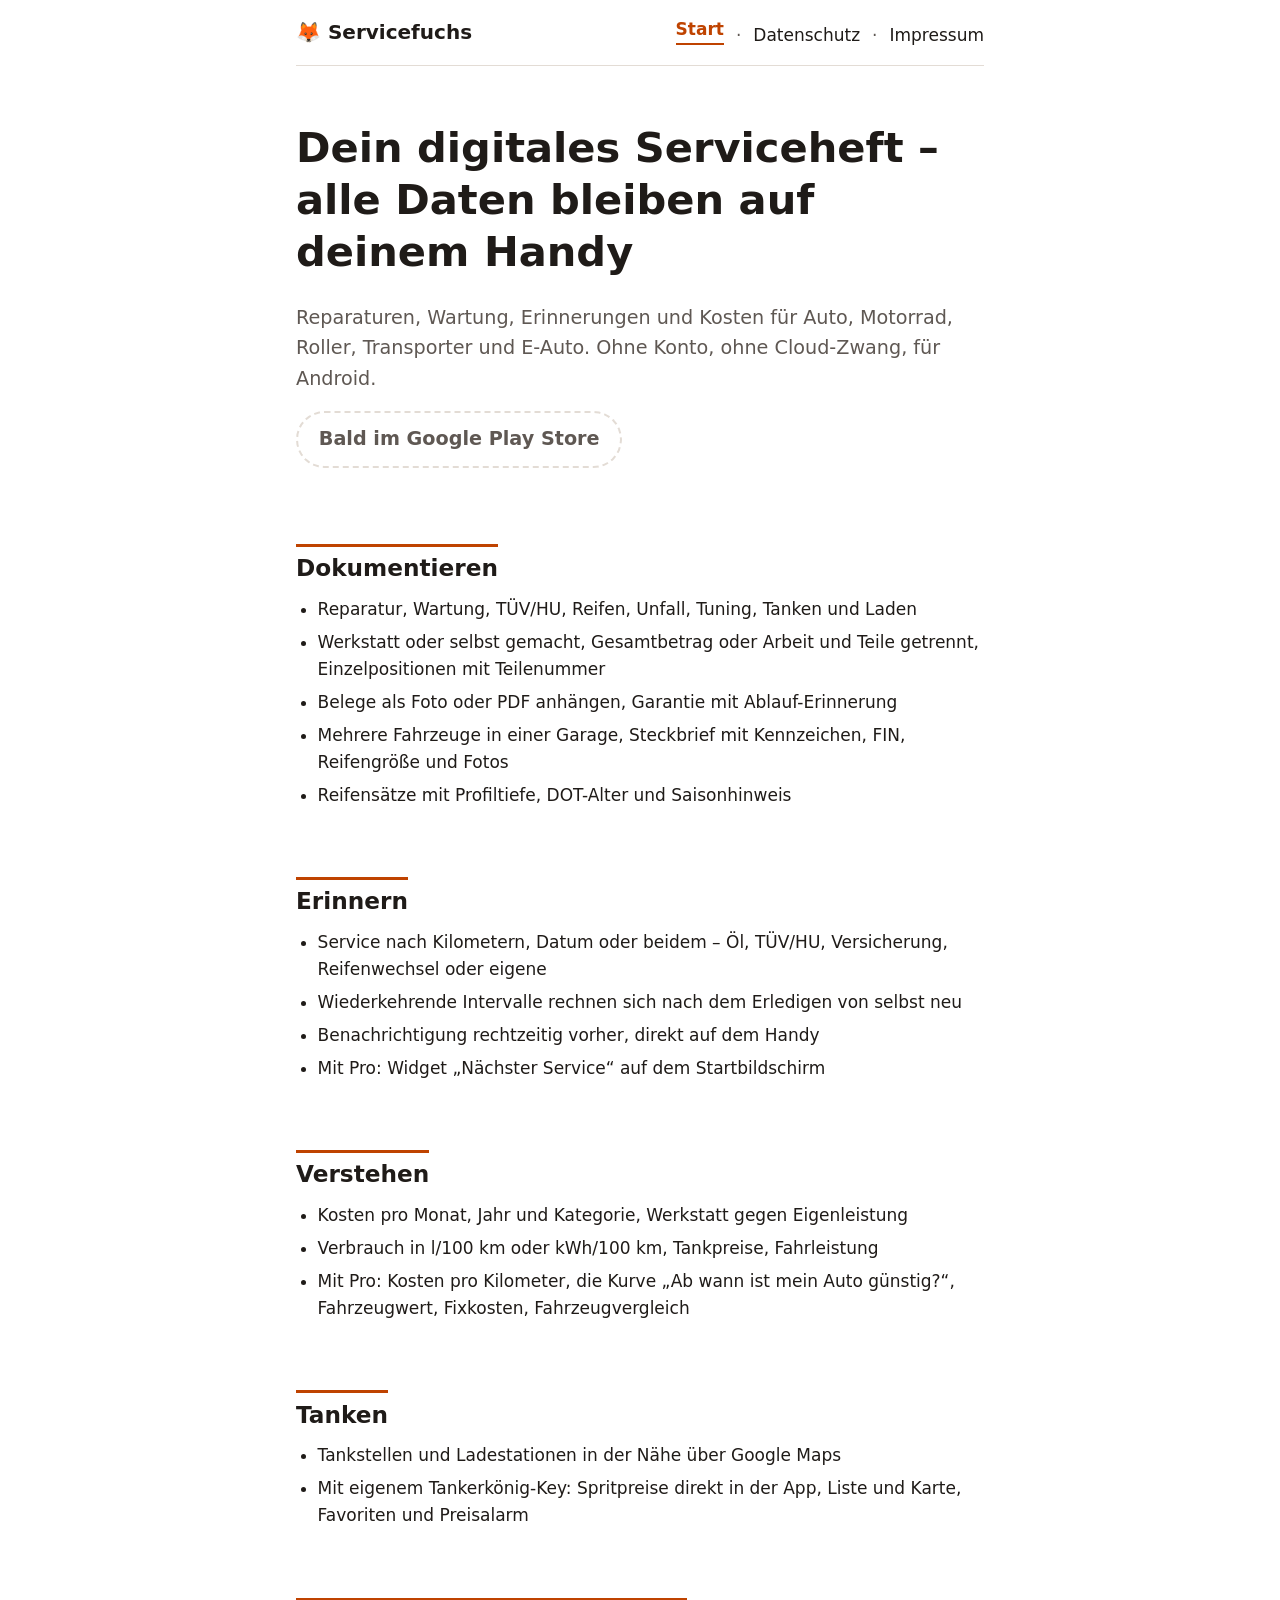
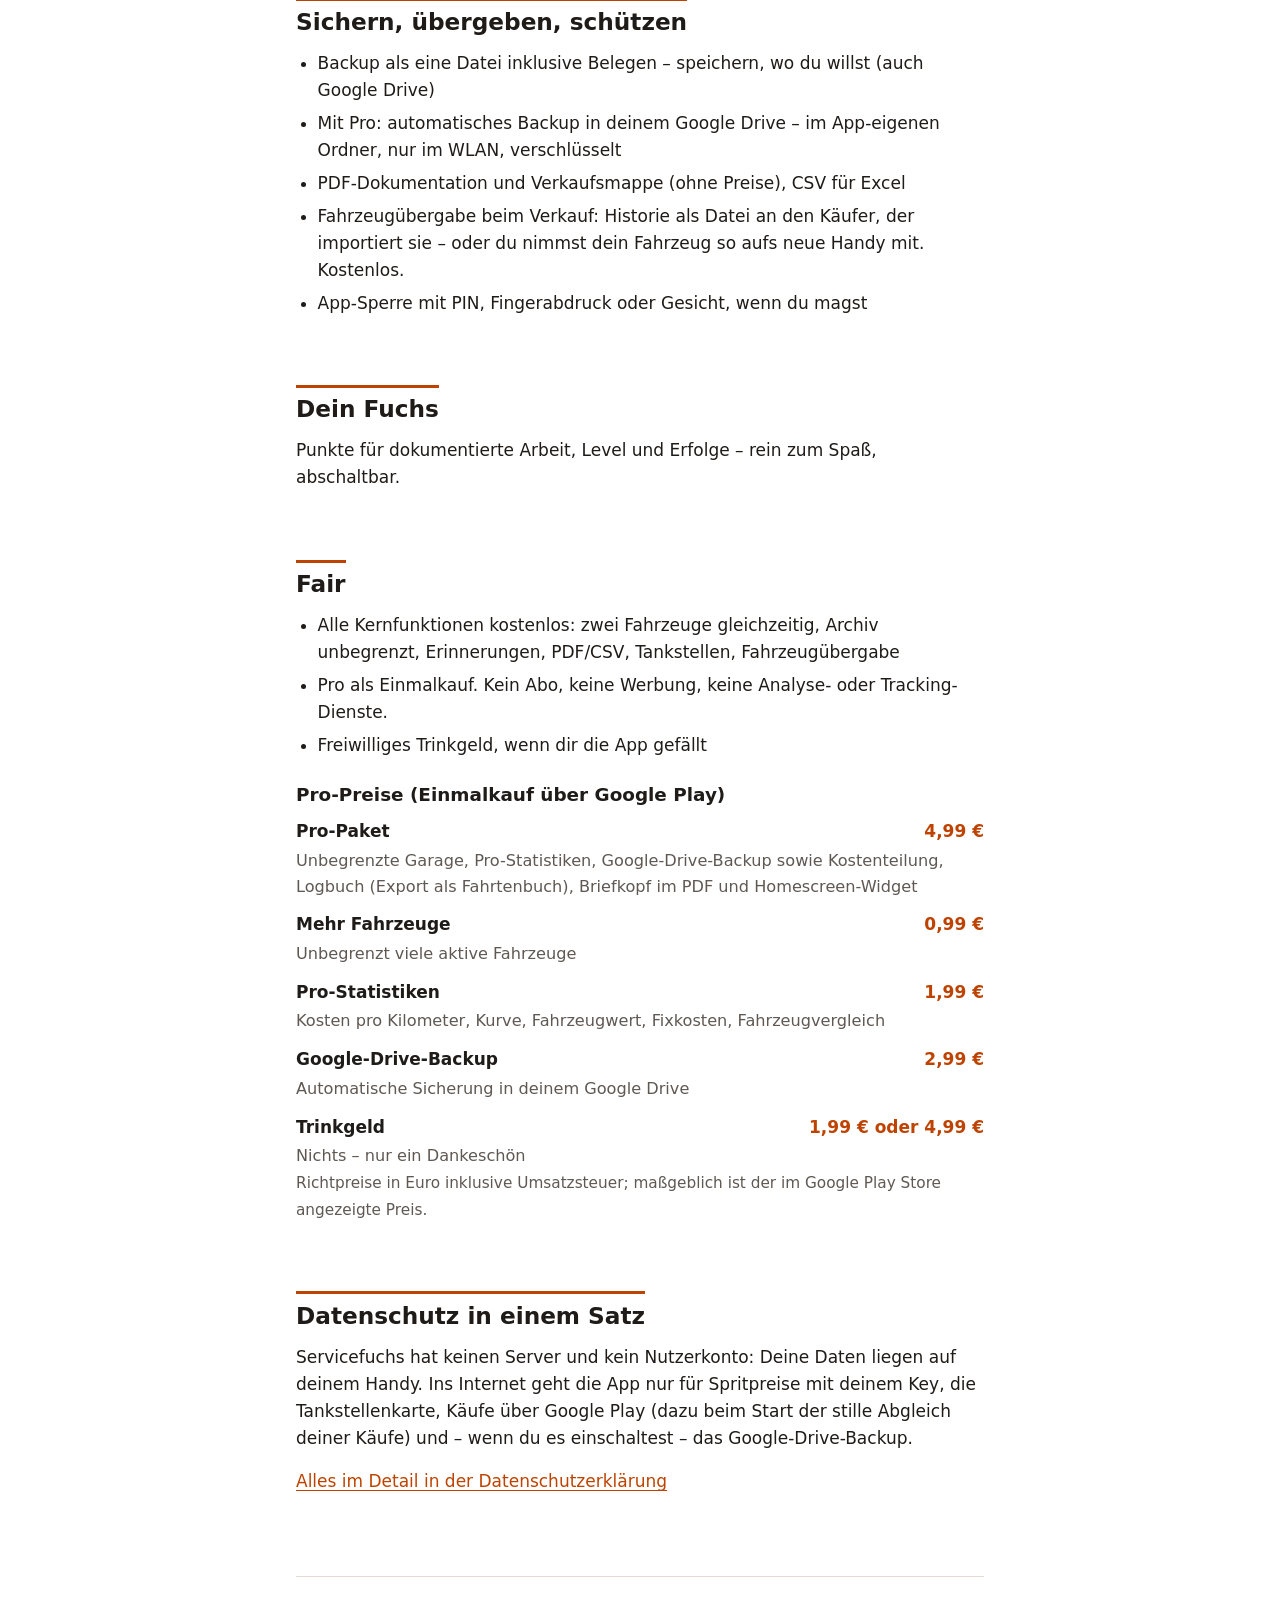
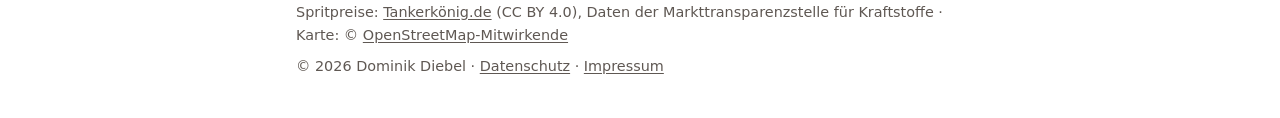
==== index.html @ b05bfebd "Webseite: Startseite, Datenschutzerklärung, Impressum (statisch, ohne JS und Fremdinhalte) Co-Author" ====
<!doctype html>
<html lang="de">
<head>
  <meta charset="utf-8">
  <meta name="viewport" content="width=device-width, initial-scale=1">
  <meta name="description" content="Servicefuchs ist dein digitales Serviceheft für Auto, Motorrad, Roller, Transporter und E-Auto: Reparaturen, Wartung, Erinnerungen, Kosten – alle Daten bleiben auf deinem Handy.">
  <meta name="color-scheme" content="light dark">
  <title>Servicefuchs – Dein digitales Serviceheft</title>
  <link rel="stylesheet" href="style.css">
</head>
<body>
  <header>
    <a href="index.html">🦊 Servicefuchs</a>
    <nav aria-label="Hauptnavigation">
      <ul>
        <li><a href="index.html" aria-current="page">Start</a></li>
        <li><a href="datenschutz.html">Datenschutz</a></li>
        <li><a href="impressum.html">Impressum</a></li>
      </ul>
    </nav>
  </header>

  <main>
    <header>
      <h1>Dein digitales Serviceheft – alle Daten bleiben auf deinem Handy</h1>
      <p>Reparaturen, Wartung, Erinnerungen und Kosten für Auto, Motorrad, Roller, Transporter und E-Auto. Ohne Konto, ohne Cloud-Zwang, für Android.</p>
      <!-- Play-Store-Link: sobald die App veröffentlicht ist, hier href="https://play.google.com/store/apps/details?id=de.servicefuchs.app" ergänzen und den Text in „Im Google Play Store“ ändern. -->
      <p><a class="button">Bald im Google Play Store</a></p>
    </header>

    <section>
      <h2>Dokumentieren</h2>
      <ul>
        <li>Reparatur, Wartung, TÜV/HU, Reifen, Unfall, Tuning, Tanken und Laden</li>
        <li>Werkstatt oder selbst gemacht, Gesamtbetrag oder Arbeit und Teile getrennt, Einzelpositionen mit Teilenummer</li>
        <li>Belege als Foto oder PDF anhängen, Garantie mit Ablauf-Erinnerung</li>
        <li>Mehrere Fahrzeuge in einer Garage, Steckbrief mit Kennzeichen, FIN, Reifengröße und Fotos</li>
        <li>Reifensätze mit Profiltiefe, DOT-Alter und Saisonhinweis</li>
      </ul>
    </section>

    <section>
      <h2>Erinnern</h2>
      <ul>
        <li>Service nach Kilometern, Datum oder beidem – Öl, TÜV/HU, Versicherung, Reifenwechsel oder eigene</li>
        <li>Wiederkehrende Intervalle rechnen sich nach dem Erledigen von selbst neu</li>
        <li>Benachrichtigung rechtzeitig vorher, direkt auf dem Handy</li>
        <li>Mit Pro: Widget „Nächster Service“ auf dem Startbildschirm</li>
      </ul>
    </section>

    <section>
      <h2>Verstehen</h2>
      <ul>
        <li>Kosten pro Monat, Jahr und Kategorie, Werkstatt gegen Eigenleistung</li>
        <li>Verbrauch in l/100 km oder kWh/100 km, Tankpreise, Fahrleistung</li>
        <li>Mit Pro: Kosten pro Kilometer, die Kurve „Ab wann ist mein Auto günstig?“, Fahrzeugwert, Fixkosten, Fahrzeugvergleich</li>
      </ul>
    </section>

    <section>
      <h2>Tanken</h2>
      <ul>
        <li>Tankstellen und Ladestationen in der Nähe über Google Maps</li>
        <li>Mit eigenem Tankerkönig-Key: Spritpreise direkt in der App, Liste und Karte, Favoriten und Preisalarm</li>
      </ul>
    </section>

    <section>
      <h2>Sichern, übergeben, schützen</h2>
      <ul>
        <li>Backup als eine Datei inklusive Belegen – speichern, wo du willst (auch Google Drive)</li>
        <li>Mit Pro: automatisches Backup in deinem Google Drive – im App-eigenen Ordner, nur im WLAN, verschlüsselt</li>
        <li>PDF-Dokumentation und Verkaufsmappe (ohne Preise), CSV für Excel</li>
        <li>Fahrzeugübergabe beim Verkauf: Historie als Datei an den Käufer, der importiert sie – oder du nimmst dein Fahrzeug so aufs neue Handy mit. Kostenlos.</li>
        <li>App-Sperre mit PIN, Fingerabdruck oder Gesicht, wenn du magst</li>
      </ul>
    </section>

    <section>
      <h2>Dein Fuchs</h2>
      <p>Punkte für dokumentierte Arbeit, Level und Erfolge – rein zum Spaß, abschaltbar.</p>
    </section>

    <section>
      <h2>Fair</h2>
      <ul>
        <li>Alle Kernfunktionen kostenlos: zwei Fahrzeuge gleichzeitig, Archiv unbegrenzt, Erinnerungen, PDF/CSV, Tankstellen, Fahrzeugübergabe</li>
        <li>Pro als Einmalkauf. Kein Abo, keine Werbung, keine Analyse- oder Tracking-Dienste.</li>
        <li>Freiwilliges Trinkgeld, wenn dir die App gefällt</li>
      </ul>
      <h3>Pro-Preise (Einmalkauf über Google Play)</h3>
      <dl class="prices">
        <dt>Pro-Paket <span>4,99 €</span></dt>
        <dd>Unbegrenzte Garage, Pro-Statistiken, Google-Drive-Backup sowie Kostenteilung, Logbuch (Export als Fahrtenbuch), Briefkopf im PDF und Homescreen-Widget</dd>
        <dt>Mehr Fahrzeuge <span>0,99 €</span></dt>
        <dd>Unbegrenzt viele aktive Fahrzeuge</dd>
        <dt>Pro-Statistiken <span>1,99 €</span></dt>
        <dd>Kosten pro Kilometer, Kurve, Fahrzeugwert, Fixkosten, Fahrzeugvergleich</dd>
        <dt>Google-Drive-Backup <span>2,99 €</span></dt>
        <dd>Automatische Sicherung in deinem Google Drive</dd>
        <dt>Trinkgeld <span>1,99 € oder 4,99 €</span></dt>
        <dd>Nichts – nur ein Dankeschön</dd>
      </dl>
      <p><small>Richtpreise in Euro inklusive Umsatzsteuer; maßgeblich ist der im Google Play Store angezeigte Preis.</small></p>
    </section>

    <section>
      <h2>Datenschutz in einem Satz</h2>
      <p>Servicefuchs hat keinen Server und kein Nutzerkonto: Deine Daten liegen auf deinem Handy. Ins Internet geht die App nur für Spritpreise mit deinem Key, die Tankstellenkarte, Käufe über Google Play (dazu beim Start der stille Abgleich deiner Käufe) und – wenn du es einschaltest – das Google-Drive-Backup.</p>
      <p><a href="datenschutz.html">Alles im Detail in der Datenschutzerklärung</a></p>
    </section>
  </main>

  <footer>
    <p>Spritpreise: <a href="https://tankerkoenig.de">Tankerkönig.de</a> (CC BY 4.0), Daten der Markttransparenzstelle für Kraftstoffe · Karte: © <a href="https://www.openstreetmap.org/copyright">OpenStreetMap-Mitwirkende</a></p>
    <p>© 2026 Dominik Diebel · <a href="datenschutz.html">Datenschutz</a> · <a href="impressum.html">Impressum</a></p>
  </footer>
</body>
</html>
---- style.css ----
/* Servicefuchs – Webseite. Reines CSS, keine externen Ressourcen, kein JavaScript.
   Semantisches HTML soll ohne Klassen gut aussehen. Einzige Klasse: .button (Knopf). */

:root {
  color-scheme: light dark;
  --bg: #ffffff;
  --fg: #1f1b18;
  --muted: #5f5853;
  --accent: #bf4300;        /* Orange wie die App, abgedunkelt: 5,2:1 auf Weiß (WCAG AA braucht 4,5:1 für Text und Links) */
  --accent-soft: #fff1e6;   /* Flächen mit Orange-Hauch */
  --surface: #faf6f2;
  --border: #e3dcd5;
  --focus: #0b57d0;
}

@media (prefers-color-scheme: dark) {
  :root {
    --bg: #15120f;
    --fg: #ece6df;
    --muted: #aea69d;
    --accent: #ffb68a;
    --accent-soft: #2a1f16;
    --surface: #1e1915;
    --border: #3b332c;
    --focus: #9ec3ff;
  }
}

*,
*::before,
*::after {
  box-sizing: border-box;
}

html {
  -webkit-text-size-adjust: 100%;
  text-size-adjust: 100%;
}

body {
  margin: 0 auto;
  max-width: 720px;
  padding: 0 16px;
  background: var(--bg);
  color: var(--fg);
  font-family: system-ui, -apple-system, "Segoe UI", Roboto, "Helvetica Neue", Arial, sans-serif;
  font-size: 1.0625rem;
  line-height: 1.6;
  overflow-wrap: anywhere;
  hyphens: auto;
}

/* Kopf mit Fuchs, Name und Navigation */
body > header {
  display: flex;
  flex-wrap: wrap;
  align-items: center;
  justify-content: space-between;
  gap: 0.5rem 1.5rem;
  padding: 1rem 0;
  border-bottom: 1px solid var(--border);
}

body > header > a {
  font-size: 1.25rem;
  font-weight: 700;
  color: var(--fg);
  text-decoration: none;
}

nav ul {
  display: flex;
  flex-wrap: wrap;
  gap: 0 0.75rem;
  margin: 0;
  padding: 0;
  list-style: none;
}

nav li + li::before {
  content: "·";
  content: "·" / ""; /* Trennpunkt ohne Alternativtext – Screenreader überspringen ihn; ältere Browser nehmen die Zeile darüber */
  margin-right: 0.75rem;
  color: var(--muted);
}

nav a {
  color: var(--fg);
  text-decoration: none;
  padding: 0.25rem 0;
}

nav a:hover {
  text-decoration: underline;
}

nav a[aria-current="page"] {
  color: var(--accent);
  font-weight: 600;
  border-bottom: 2px solid var(--accent);
}

/* Hauptbereich und Hero */
main {
  padding-bottom: 1rem;
}

main > header {
  padding: 2.5rem 0 1.5rem;
}

main > header p {
  font-size: 1.2rem;
  color: var(--muted);
}

h1,
h2,
h3 {
  line-height: 1.25;
  margin: 0 0 0.6em;
}

h1 {
  font-size: clamp(1.9rem, 5vw, 2.6rem);
  margin-top: 1rem;
}

h2 {
  font-size: 1.45rem;
  margin-top: 2.25rem;
  padding-top: 0.4rem;
  border-top: 3px solid var(--accent);
  display: inline-block;
}

h3 {
  font-size: 1.15rem;
  margin-top: 1.5rem;
}

section {
  margin: 0 0 2rem;
}

p,
ul,
ol,
dl,
table,
blockquote,
pre {
  margin: 0 0 1rem;
}

a {
  color: var(--accent);
  text-decoration: underline;
  text-underline-offset: 0.15em;
}

a:hover {
  text-decoration-thickness: 2px;
}

:focus-visible {
  outline: 3px solid var(--focus);
  outline-offset: 3px;
  border-radius: 2px;
}

strong {
  font-weight: 650;
}

small {
  font-size: 0.9em;
  color: var(--muted);
}

hr {
  border: 0;
  border-top: 1px solid var(--border);
  margin: 2rem 0;
}

/* Listen */
ul,
ol {
  padding-left: 1.35rem;
}

li + li {
  margin-top: 0.35rem;
}

li > ul,
li > ol {
  margin: 0.35rem 0 0;
}

/* Definitionslisten (Impressum) */
dt {
  font-weight: 650;
  margin-top: 0.75rem;
}

dd {
  margin: 0.1rem 0 0;
}

address {
  font-style: normal;
}

/* Tabellen */
table {
  width: 100%;
  border-collapse: collapse;
  border: 1px solid var(--border);
}

caption {
  text-align: left;
  font-weight: 650;
  padding: 0 0 0.5rem;
}

th,
td {
  padding: 0.5rem 0.65rem;
  border-top: 1px solid var(--border);
  text-align: left;
  vertical-align: top;
}

th {
  background: var(--surface);
  font-weight: 650;
}

tbody tr:nth-child(even) {
  background: var(--surface);
}

/* Zitate und Code */
blockquote {
  padding: 0.5rem 1rem;
  border-left: 4px solid var(--accent);
  background: var(--accent-soft);
}

code,
pre {
  font-family: ui-monospace, "Cascadia Mono", Consolas, "Liberation Mono", Menlo, monospace;
  font-size: 0.95em;
}

pre {
  padding: 0.75rem 1rem;
  background: var(--surface);
  border: 1px solid var(--border);
  overflow-x: auto;
}

img,
svg,
video {
  max-width: 100%;
  height: auto;
}

/* Knopf, z. B. zum Play Store. Ohne href: nur ein Hinweis, noch kein Link. */
.button {
  display: inline-block;
  padding: 0.7rem 1.3rem;
  border-radius: 999px;
  background: var(--accent);
  color: var(--bg);
  font-weight: 650;
  text-decoration: none;
}

.button:hover {
  text-decoration: none;
  filter: brightness(1.08);
}

.button:not([href]) {
  background: transparent;
  color: var(--muted);
  border: 2px dashed var(--border);
  cursor: default;
}

/* Fuß */
body > footer {
  margin-top: 2rem;
  padding: 1.5rem 0 2rem;
  border-top: 1px solid var(--border);
  font-size: 0.9rem;
  color: var(--muted);
}

body > footer p {
  margin: 0 0 0.5rem;
}

body > footer a {
  color: inherit;
}

@media print {
  nav,
  .button {
    display: none;
  }

  body {
    max-width: none;
    font-size: 11pt;
  }

  a {
    color: inherit;
  }
}

/* Preisliste auf der Startseite: Name und Preis in einer Zeile, Beschreibung darunter */
.prices { margin: 0.75rem 0 0; }
.prices dt { display: flex; justify-content: space-between; gap: 1rem; font-weight: 600; margin-top: 0.75rem; }
.prices dt span { white-space: nowrap; color: var(--accent); }
.prices dd { margin: 0.15rem 0 0; color: var(--muted, inherit); font-size: 0.95em; }
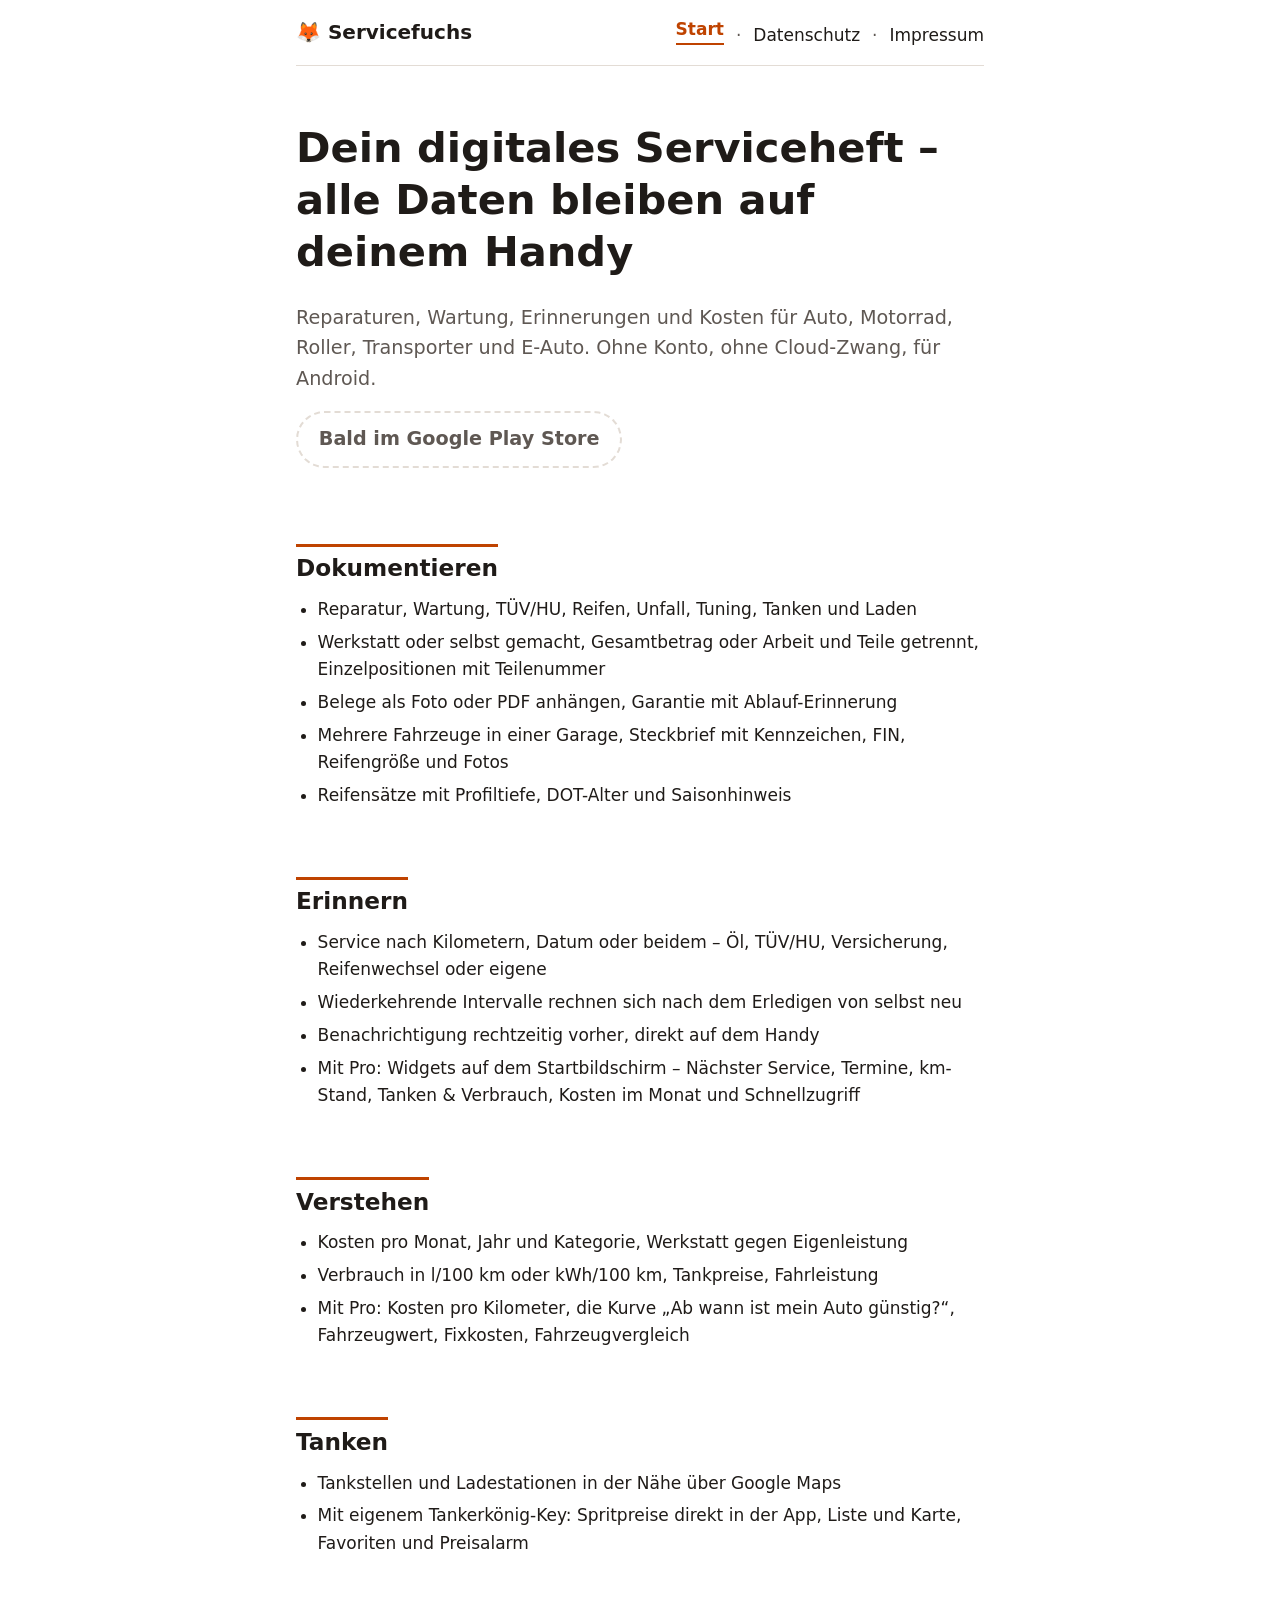
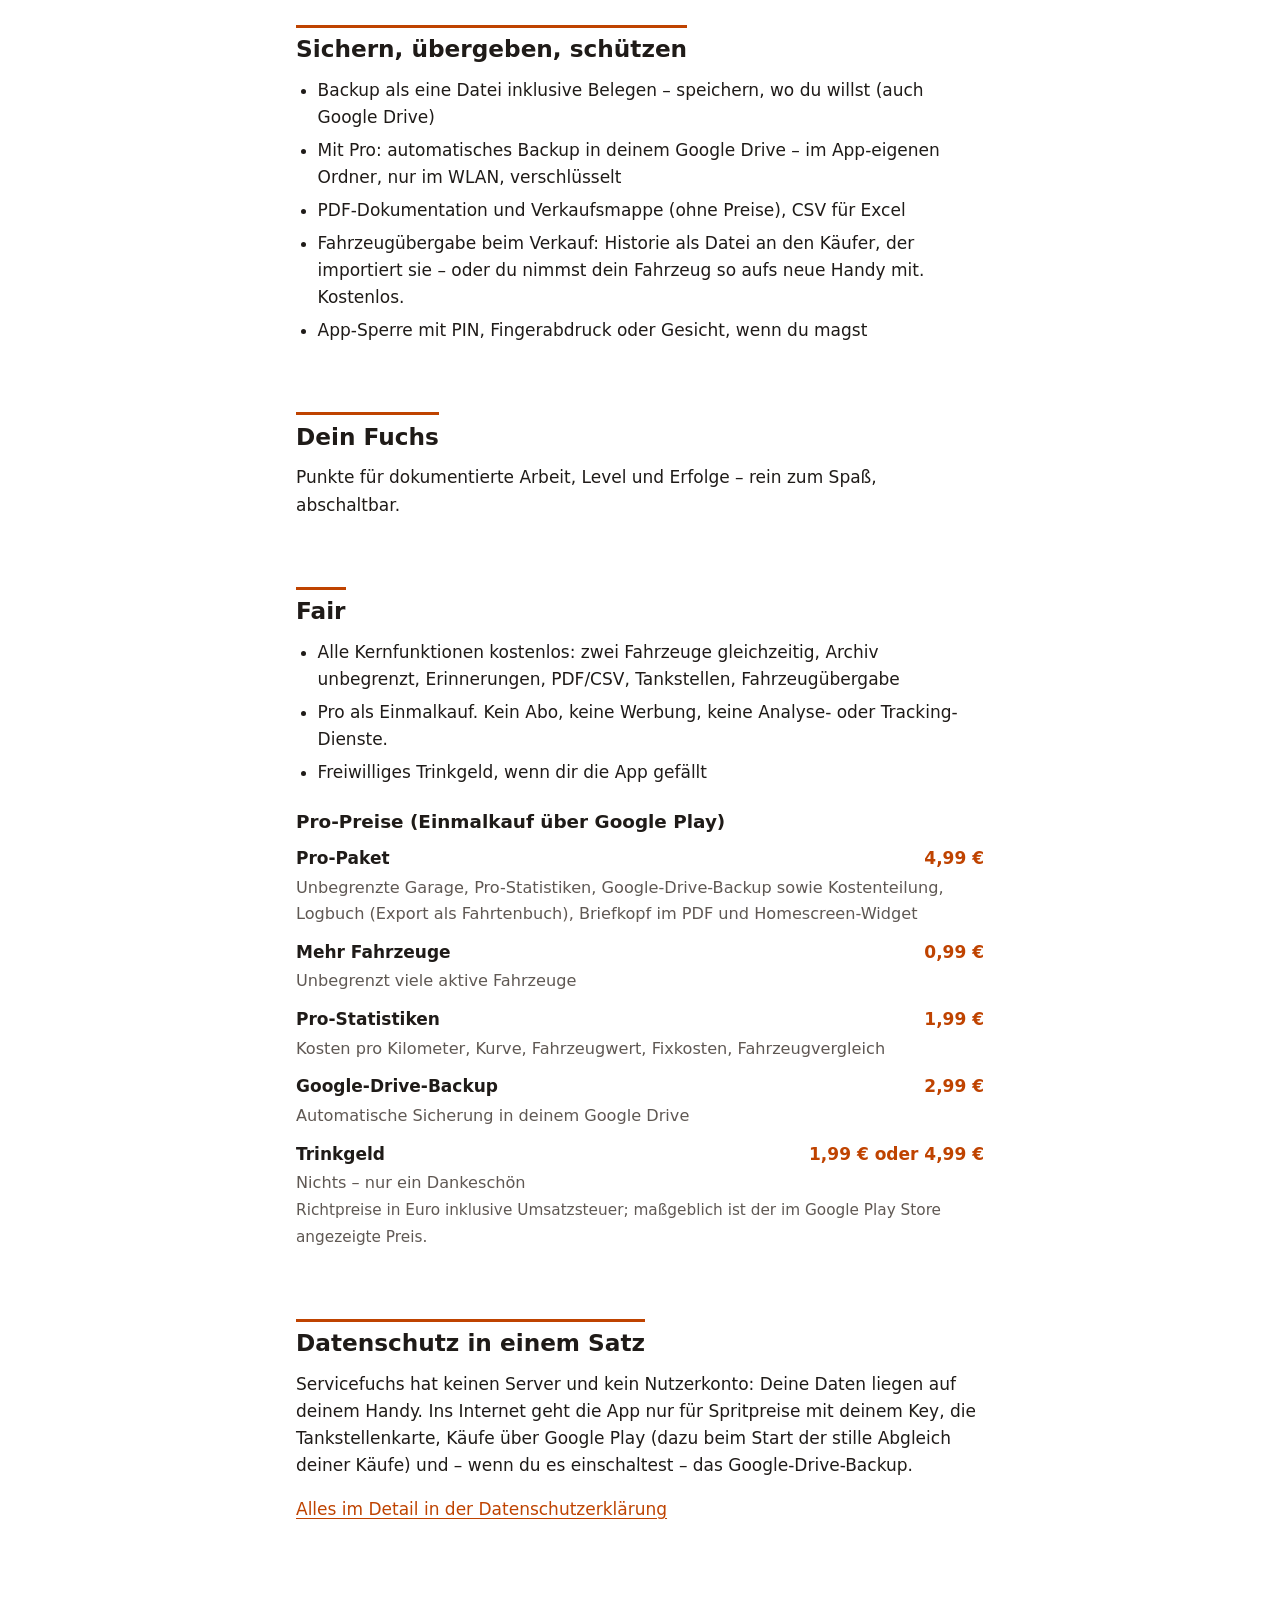
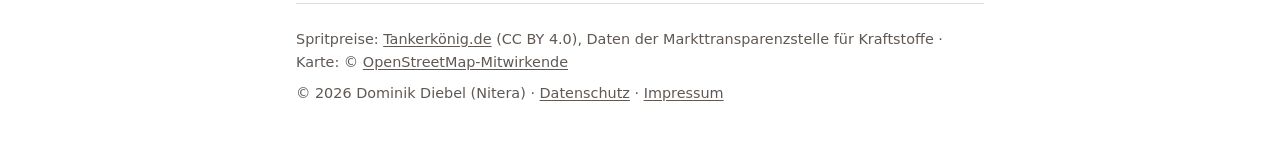
==== commit 14bfd886: "Webseite: Impressum mit Entwicklername Nitera, Widget-Liste auf der Startseite Co-Authored-By: Claud" ====
--- a/index.html
+++ b/index.html
@@ -45,7 +45,7 @@
         <li>Service nach Kilometern, Datum oder beidem – Öl, TÜV/HU, Versicherung, Reifenwechsel oder eigene</li>
         <li>Wiederkehrende Intervalle rechnen sich nach dem Erledigen von selbst neu</li>
         <li>Benachrichtigung rechtzeitig vorher, direkt auf dem Handy</li>
-        <li>Mit Pro: Widget „Nächster Service“ auf dem Startbildschirm</li>
+        <li>Mit Pro: Widgets auf dem Startbildschirm – Nächster Service, Termine, km-Stand, Tanken &amp; Verbrauch, Kosten im Monat und Schnellzugriff</li>
       </ul>
     </section>
 
@@ -114,7 +114,7 @@
 
   <footer>
     <p>Spritpreise: <a href="https://tankerkoenig.de">Tankerkönig.de</a> (CC BY 4.0), Daten der Markttransparenzstelle für Kraftstoffe · Karte: © <a href="https://www.openstreetmap.org/copyright">OpenStreetMap-Mitwirkende</a></p>
-    <p>© 2026 Dominik Diebel · <a href="datenschutz.html">Datenschutz</a> · <a href="impressum.html">Impressum</a></p>
+    <p>© 2026 Dominik Diebel (Nitera) · <a href="datenschutz.html">Datenschutz</a> · <a href="impressum.html">Impressum</a></p>
   </footer>
 </body>
 </html>
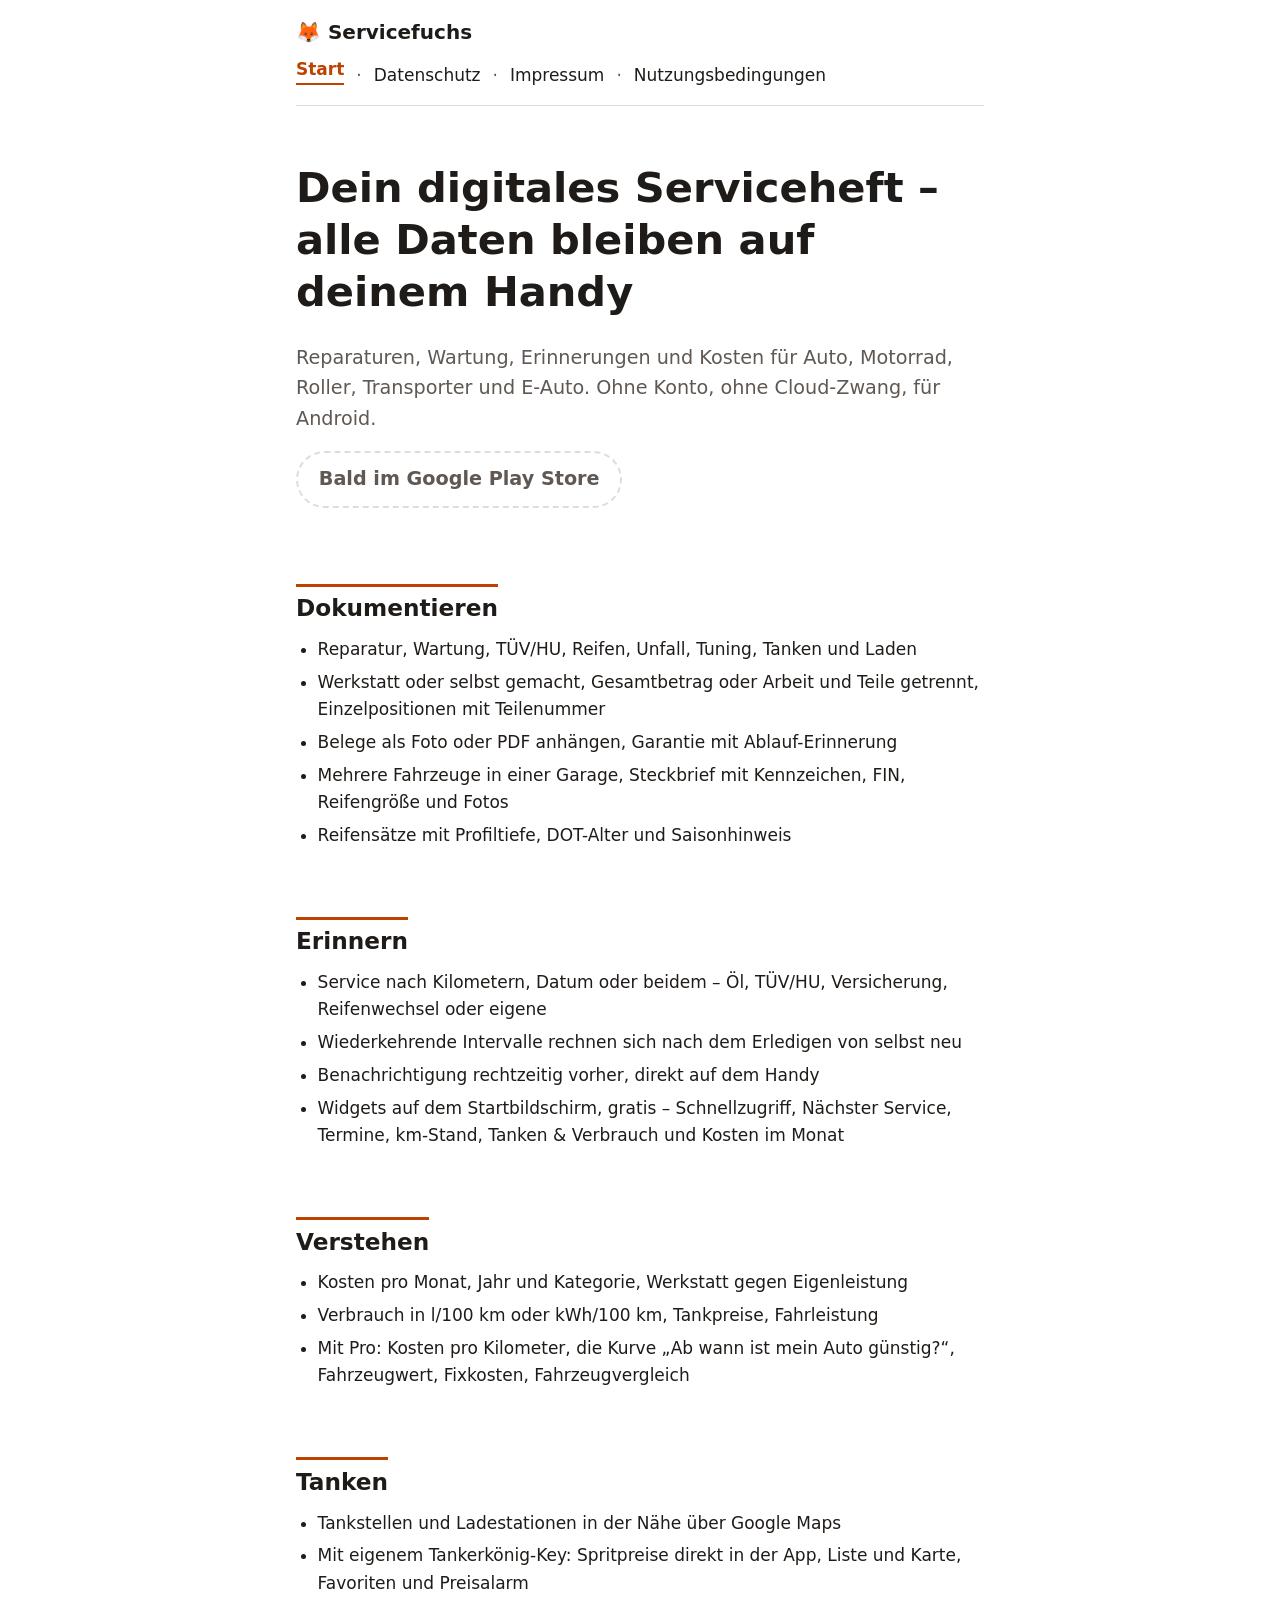
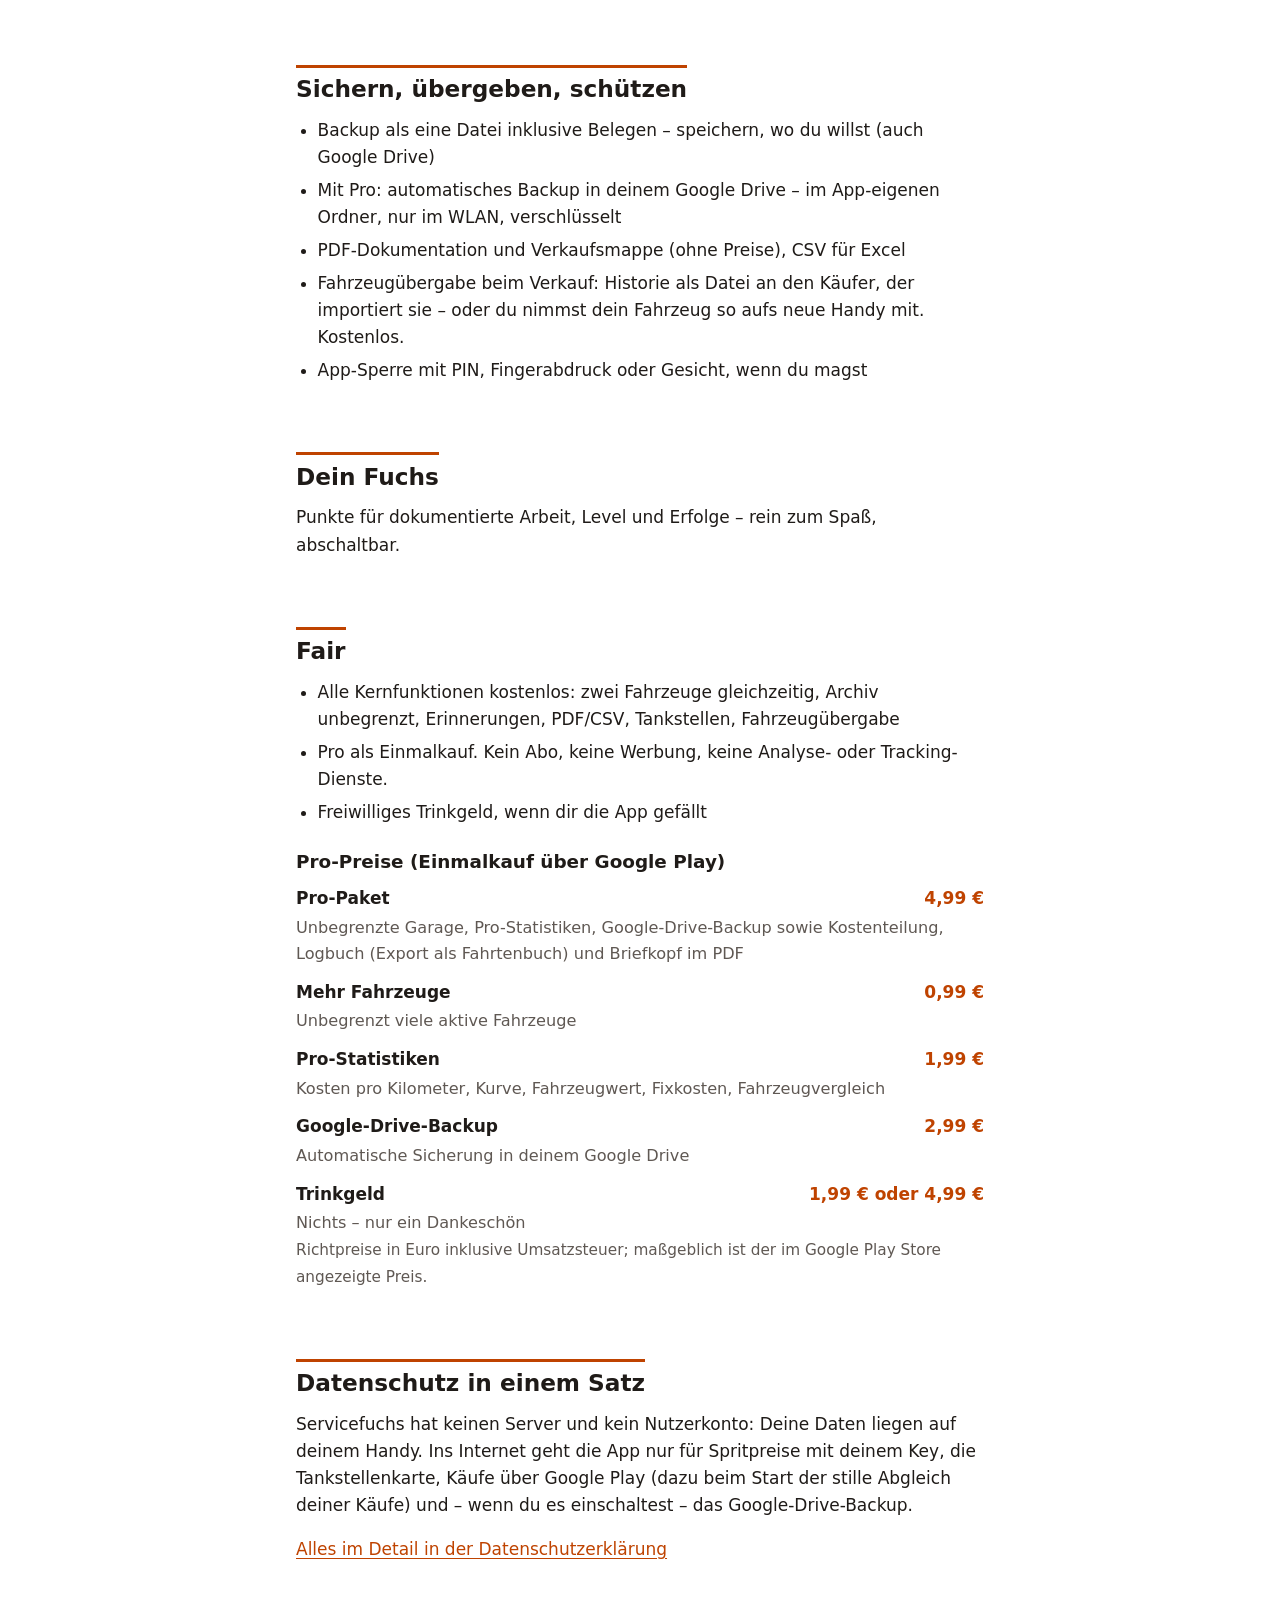
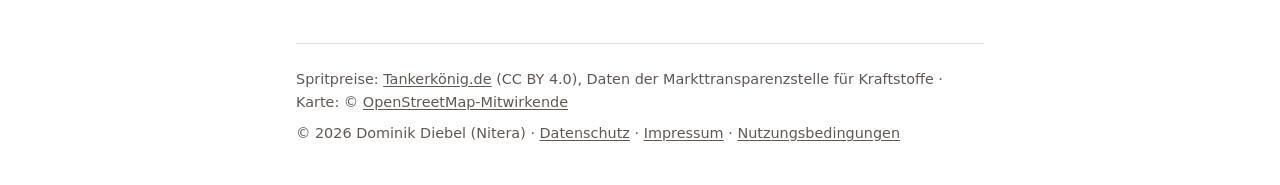
==== commit 4123d55e: "Nutzungsbedingungen-Seite, Verlinkung in Navigation und Fußzeile Co-Authored-By: Claude Sonnet 5.5 <" ====
--- a/index.html
+++ b/index.html
@@ -16,6 +16,7 @@
         <li><a href="index.html" aria-current="page">Start</a></li>
         <li><a href="datenschutz.html">Datenschutz</a></li>
         <li><a href="impressum.html">Impressum</a></li>
+        <li><a href="nutzungsbedingungen.html">Nutzungsbedingungen</a></li>
       </ul>
     </nav>
   </header>
@@ -45,7 +46,7 @@
         <li>Service nach Kilometern, Datum oder beidem – Öl, TÜV/HU, Versicherung, Reifenwechsel oder eigene</li>
         <li>Wiederkehrende Intervalle rechnen sich nach dem Erledigen von selbst neu</li>
         <li>Benachrichtigung rechtzeitig vorher, direkt auf dem Handy</li>
-        <li>Mit Pro: Widgets auf dem Startbildschirm – Nächster Service, Termine, km-Stand, Tanken &amp; Verbrauch, Kosten im Monat und Schnellzugriff</li>
+        <li>Widgets auf dem Startbildschirm, gratis – Schnellzugriff, Nächster Service, Termine, km-Stand, Tanken &amp; Verbrauch und Kosten im Monat</li>
       </ul>
     </section>
 
@@ -92,7 +93,7 @@
       <h3>Pro-Preise (Einmalkauf über Google Play)</h3>
       <dl class="prices">
         <dt>Pro-Paket <span>4,99 €</span></dt>
-        <dd>Unbegrenzte Garage, Pro-Statistiken, Google-Drive-Backup sowie Kostenteilung, Logbuch (Export als Fahrtenbuch), Briefkopf im PDF und Homescreen-Widget</dd>
+        <dd>Unbegrenzte Garage, Pro-Statistiken, Google-Drive-Backup sowie Kostenteilung, Logbuch (Export als Fahrtenbuch) und Briefkopf im PDF</dd>
         <dt>Mehr Fahrzeuge <span>0,99 €</span></dt>
         <dd>Unbegrenzt viele aktive Fahrzeuge</dd>
         <dt>Pro-Statistiken <span>1,99 €</span></dt>
@@ -114,7 +115,7 @@
 
   <footer>
     <p>Spritpreise: <a href="https://tankerkoenig.de">Tankerkönig.de</a> (CC BY 4.0), Daten der Markttransparenzstelle für Kraftstoffe · Karte: © <a href="https://www.openstreetmap.org/copyright">OpenStreetMap-Mitwirkende</a></p>
-    <p>© 2026 Dominik Diebel (Nitera) · <a href="datenschutz.html">Datenschutz</a> · <a href="impressum.html">Impressum</a></p>
+    <p>© 2026 Dominik Diebel (Nitera) · <a href="datenschutz.html">Datenschutz</a> · <a href="impressum.html">Impressum</a> · <a href="nutzungsbedingungen.html">Nutzungsbedingungen</a></p>
   </footer>
 </body>
 </html>
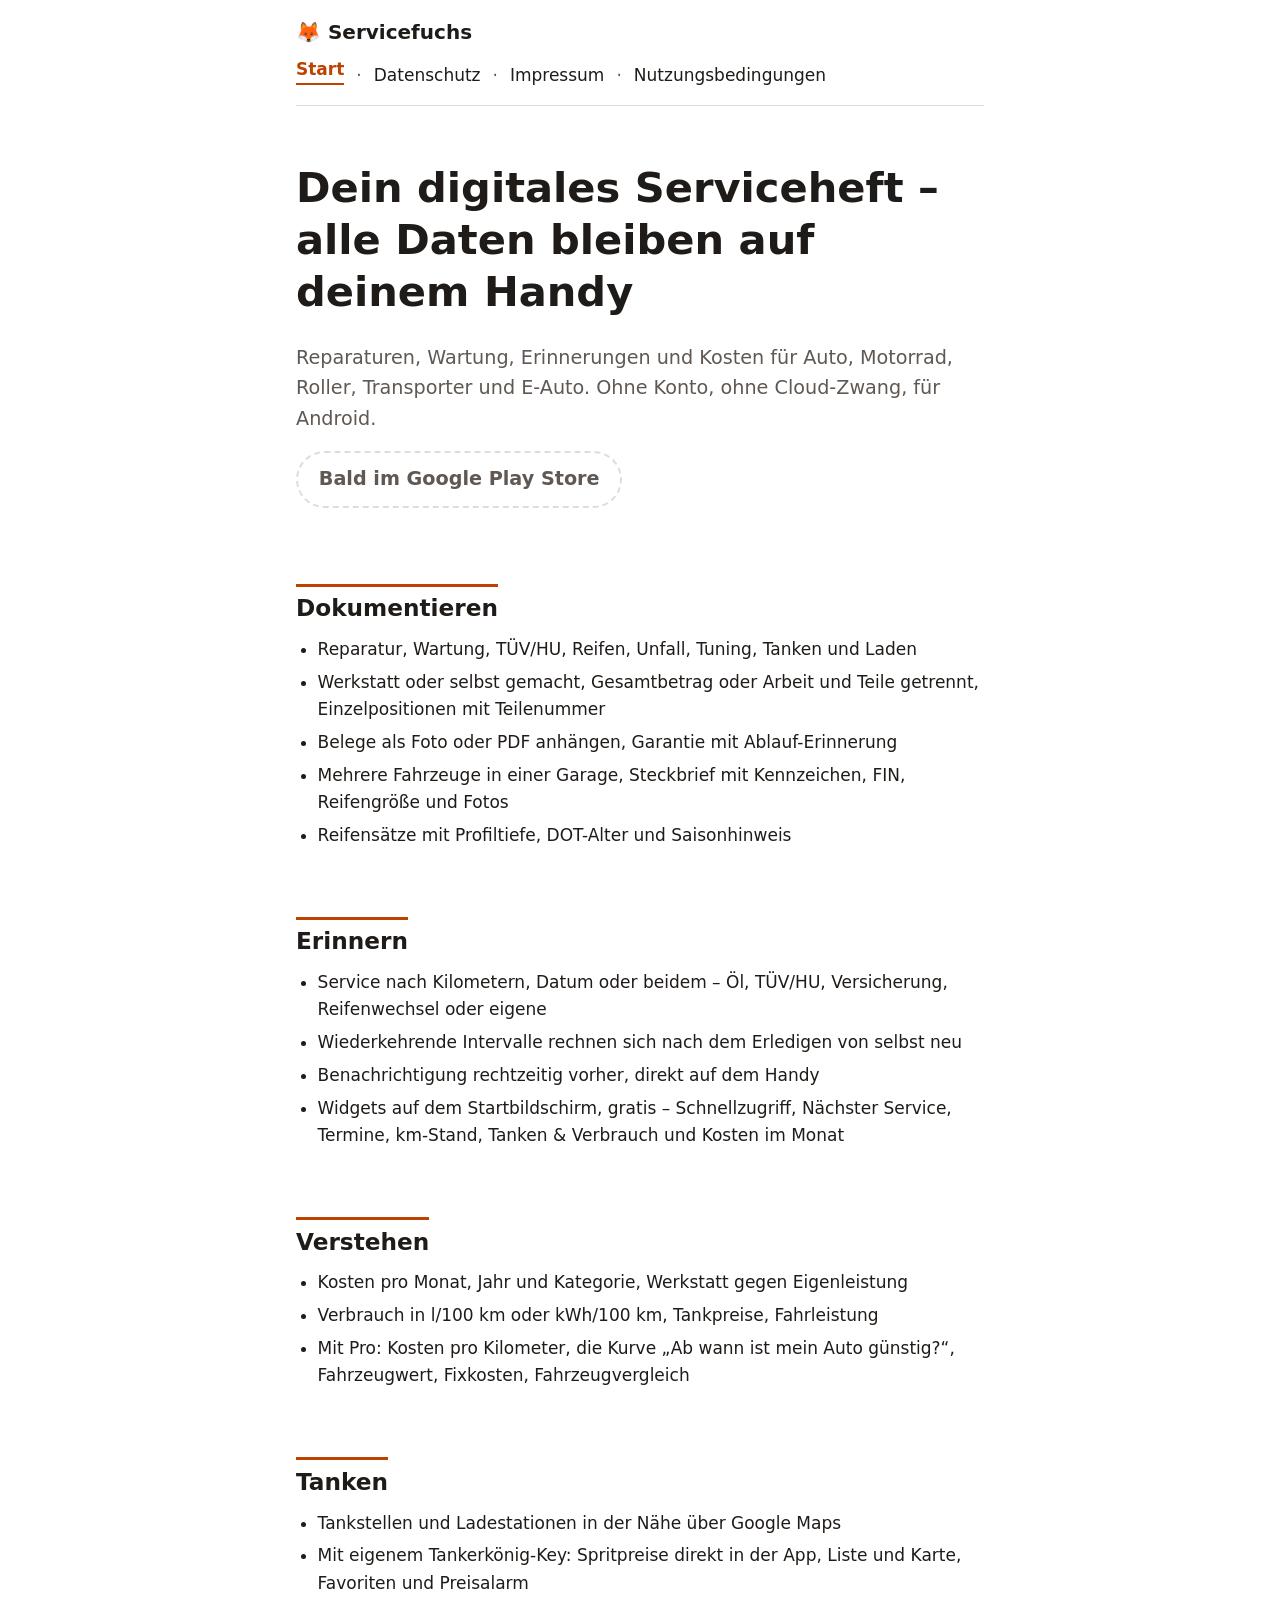
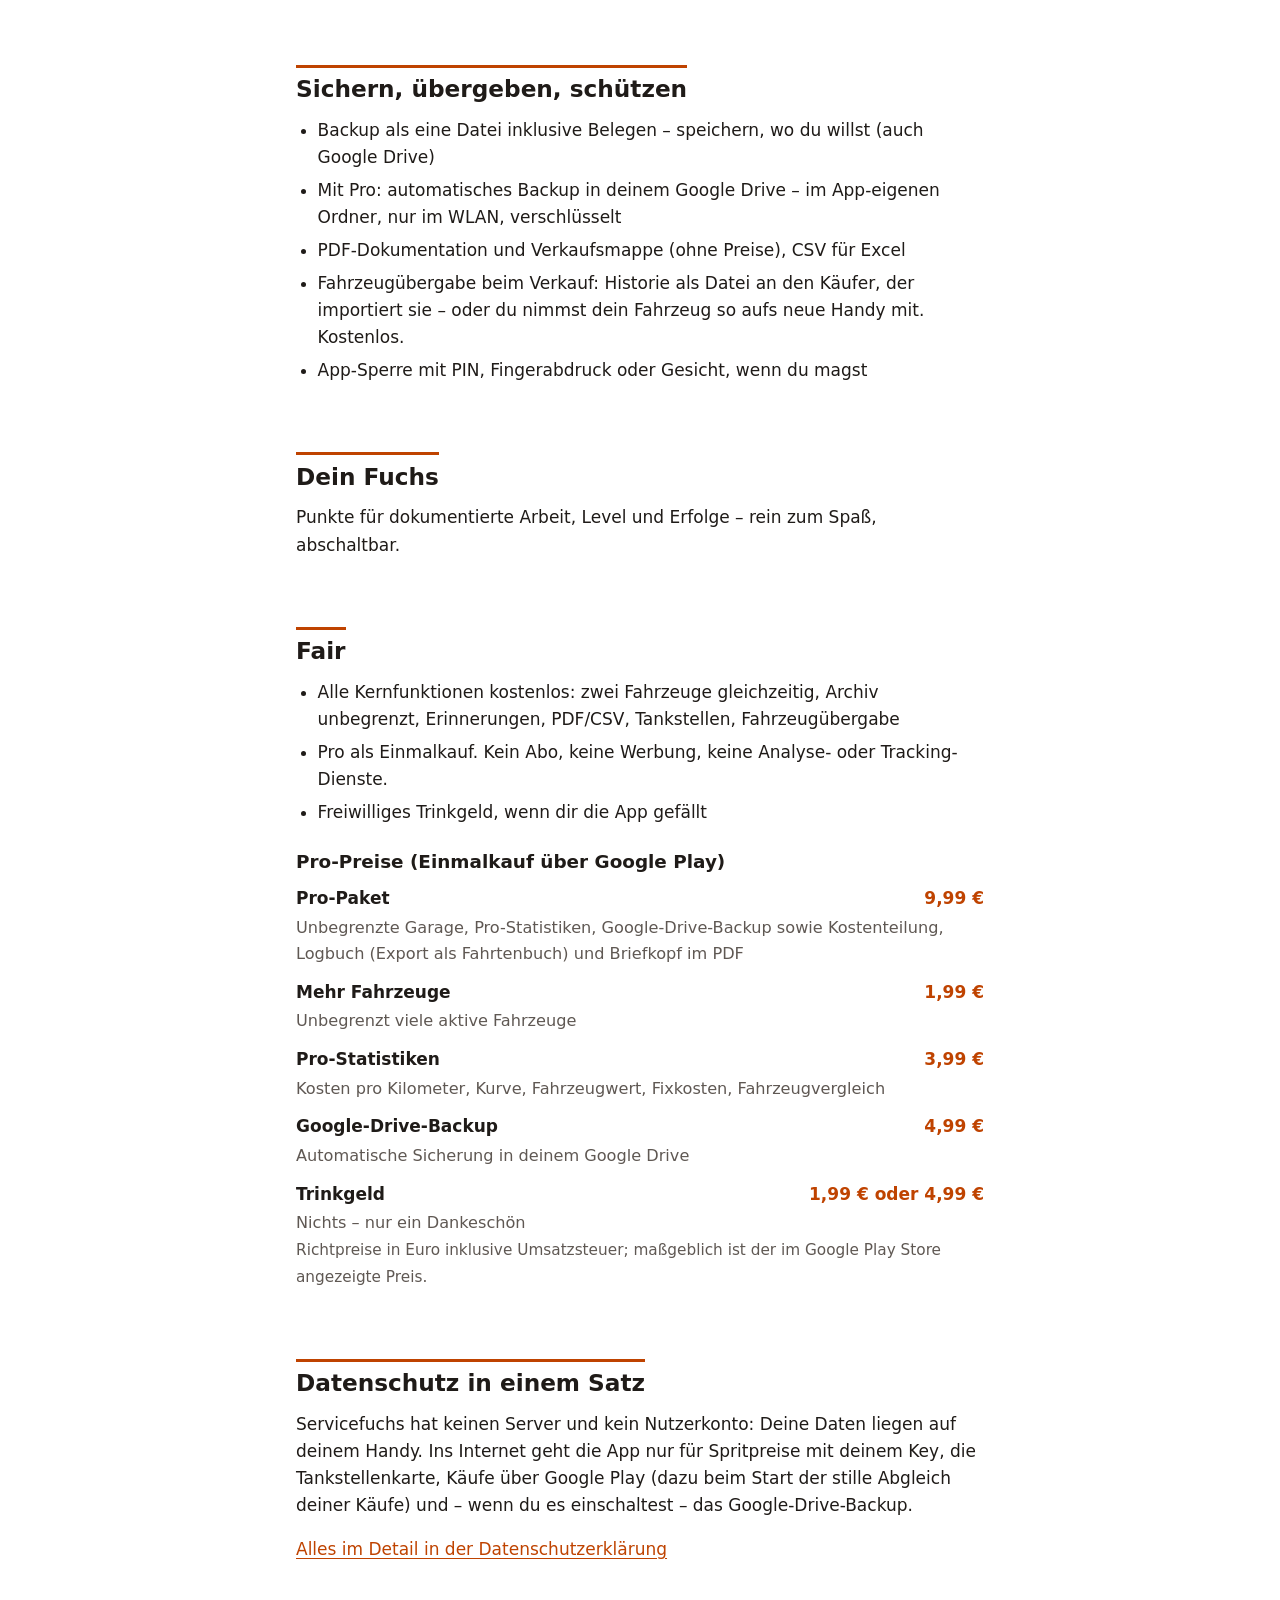
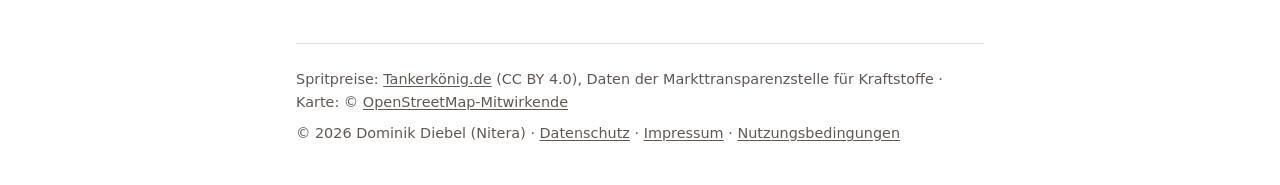
==== commit 8d906686: "Pro-Preise aktualisiert (Paket 9,99 €, einzeln 1,99 / 3,99 / 4,99 €) Co-Authored-By: Claude Fable 5." ====
--- a/index.html
+++ b/index.html
@@ -92,13 +92,13 @@
       </ul>
       <h3>Pro-Preise (Einmalkauf über Google Play)</h3>
       <dl class="prices">
-        <dt>Pro-Paket <span>4,99 €</span></dt>
+        <dt>Pro-Paket <span>9,99 €</span></dt>
         <dd>Unbegrenzte Garage, Pro-Statistiken, Google-Drive-Backup sowie Kostenteilung, Logbuch (Export als Fahrtenbuch) und Briefkopf im PDF</dd>
-        <dt>Mehr Fahrzeuge <span>0,99 €</span></dt>
+        <dt>Mehr Fahrzeuge <span>1,99 €</span></dt>
         <dd>Unbegrenzt viele aktive Fahrzeuge</dd>
-        <dt>Pro-Statistiken <span>1,99 €</span></dt>
+        <dt>Pro-Statistiken <span>3,99 €</span></dt>
         <dd>Kosten pro Kilometer, Kurve, Fahrzeugwert, Fixkosten, Fahrzeugvergleich</dd>
-        <dt>Google-Drive-Backup <span>2,99 €</span></dt>
+        <dt>Google-Drive-Backup <span>4,99 €</span></dt>
         <dd>Automatische Sicherung in deinem Google Drive</dd>
         <dt>Trinkgeld <span>1,99 € oder 4,99 €</span></dt>
         <dd>Nichts – nur ein Dankeschön</dd>
